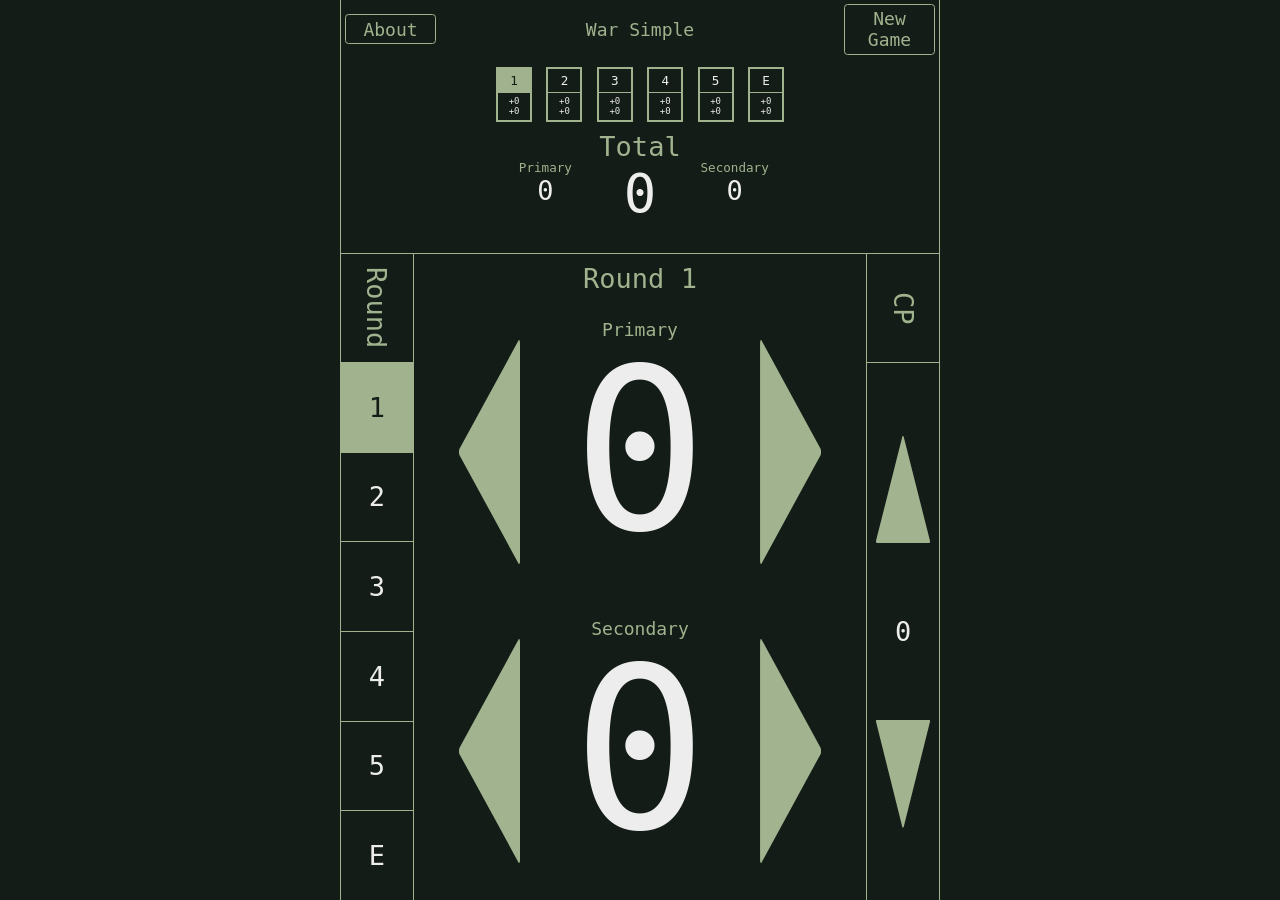
==== docs/index.html @ 3d918905 "Initial deployment. This is primarily for testing purposes at this point. Though other than the icon" ====
<!DOCTYPE html>
<html lang="en">
    <head>
        <title>War Simple</title>

        <meta name="viewport" content="width=device-width, initial-scale=1.0">
        <meta name="apple-mobile-web-app-title" content="War Simple">
        <meta name="description" content="A simple score tracker for Warhammer 40k 11th Edition.">

		<meta property="og:title" content="War Simple">
		<meta property="og:description" content="A simple score tracker for Warhammer 40k 11th Edition.">
		<meta property="og:url" content="https://an-individual.github.io/warsimple">
		<meta property="og:image" content="https://an-individual.github.io/warsimple/images/socialcard.png">
		<meta name="twitter:card" content="summary">

        <link rel="icon" type="image/svg+xml" href="images/icon.svg" sizes="any">
        <link rel="stylesheet" href="styles.css">
        <link rel="manifest" href="manifest.json">
        <script src="warsimple.js"></script>
    </head>
    <body>
        <div class="body-block">
            <div class="container-block" id="top-menu">
                <div class="menu-button" id="button-about">About</div>
                <div class="menu-title">War Simple</div>
                <div class="menu-button" id="button-newgame">New Game</div>
            </div>
            <div class="container-block" id="score-overall">
                <div id="score-perround">
                    <div class="score-perround-box" id="score-box-one">
                        <div class="score-perround-title round-selected" id="title-round-one">1</div>
                        <div class="score-perround-value" id="score-round-one">
                            <div class="score-preround-primary">+0</div>
                            <div class="score-preround-secondary">+0</div>
                        </div>
                    </div>
                    <div class="score-perround-box" id="score-box-two">
                        <div class="score-perround-title" id="title-round-two">2</div>
                        <div class="score-perround-value" id="score-round-two">
                            <div class="score-preround-primary">+0</div>
                            <div class="score-preround-secondary">+0</div>
                        </div>
                    </div>
                    <div class="score-perround-box" id="score-box-three">
                        <div class="score-perround-title" id="title-round-three">3</div>
                        <div class="score-perround-value" id="score-round-three">
                            <div class="score-preround-primary">+0</div>
                            <div class="score-preround-secondary">+0</div>
                        </div>
                    </div>
                    <div class="score-perround-box" id="score-box-four">
                        <div class="score-perround-title" id="title-round-four">4</div>
                        <div class="score-perround-value" id="score-round-four">
                            <div class="score-preround-primary">+0</div>
                            <div class="score-preround-secondary">+0</div>
                        </div>
                    </div>
                    <div class="score-perround-box" id="score-box-five">
                        <div class="score-perround-title" id="title-round-five">5</div>
                        <div class="score-perround-value" id="score-round-five">
                            <div class="score-preround-primary">+0</div>
                            <div class="score-preround-secondary">+0</div>
                        </div>
                    </div>
                    <div class="score-perround-box" id="score-box-end">
                        <div class="score-perround-title" id="title-round-end">E</div>
                        <div class="score-perround-value" id="score-round-end">
                            <div class="score-preround-primary">+0</div>
                            <div class="score-preround-secondary">+0</div>
                        </div>
                    </div>
                </div>
                <div id="score-totals-box">
                    <div class="total-box total-side-box">
                        <div class="total-side-box-title">Primary</div>
                        <div class="total-side-box-value" id="score-total-primary">0</div>
                        <div class="total-side-box-maximum" id="score-total-primary-maximum">
                            <div>Maximum</div>
                        </div>
                    </div>
                    <div class="total-box total-main-box">
                        <div class="total-main-box-title">Total</div>
                        <div class="total-main-box-value" id="score-total-value">0</div>
                        <div class="total-main-box-maximum" id="score-total-maximum">
                            <div>Maximum</div>
                        </div>
                    </div>
                    <div class="total-box total-side-box">
                        <div class="total-side-box-title">Secondary</div>
                        <div class="total-side-box-value" id="score-total-secondary">0</div>
                        <div class="total-side-box-maximum" id="score-total-secondary-maximum">
                            <div>Maximum</div>
                        </div>
                    </div>
                </div>
            </div>
            <div class="container-block round-score-box">
                <div class="round-score-sidebox">
                    <div class="side-box-title">Round</div>
                    <div class="round-selector-button round-selected" id="button-select-round-one">1</div>
                    <div class="round-selector-button" id="button-select-round-two">2</div>
                    <div class="round-selector-button" id="button-select-round-three">3</div>
                    <div class="round-selector-button" id="button-select-round-four">4</div>
                    <div class="round-selector-button" id="button-select-round-five">5</div>
                    <div class="round-selector-button" id="button-select-round-end">E</div>
                </div>
                <div class="round-score-mainbox">
                    <div id="round-title">Round 1</div>
                    <div class="round-score-type-box">
                        <div class="round-score-title">Primary</div>
                        <div class="round-score-adjuster-box" id="round-score-adjuster-box-primary">
                            <div class="round-score-decrement-button" id="button-primarydown">
                                <img src="images/arrow.svg">
                            </div>
                            <div class="round-score-adjuster-current">
                                <div id="current-primary-value">0</div>
                            </div>
                            <div class="round-score-increment-button" id="button-primaryup">
                                <img src="images/arrow.svg">
                            </div>
                        </div>
                        <div class="round-score-maximum" id="round-score-maximum-primary">
                            <div>Maximum</div>
                        </div>
                    </div>
                    <div class="round-score-type-box">
                        <div class="round-score-title">Secondary</div>
                        <div class="round-score-adjuster-box" id="round-score-adjuster-box-secondary">
                            <div class="round-score-decrement-button" id="button-secondarydown">
                                <img src="images/arrow.svg">
                            </div>
                            <div class="round-score-adjuster-current">
                                <div id="current-secondary-value">0</div>
                            </div>
                            <div class="round-score-increment-button" id="button-secondaryup">
                                <img src="images/arrow.svg">
                            </div>
                        </div>
                        <div class="round-score-maximum" id="round-score-maximum-secondary">
                            <div>Maximum</div>
                        </div>
                    </div>
                </div>
                <div class="round-score-sidebox">
                    <div class="side-box-title">CP</div>
                    <div id="cp-controller">
                        <div id="button-cp-up">
                            <img src="images/arrow-vert.svg">
                        </div>
                        <div id="cp-value">0</div>
                        <div id="button-cp-down">
                            <img src="images/arrow-vert.svg">
                        </div>
                    </div>
                </div>
            </div>
            <div id="modal-overlay"></div>
            <div class="modal-menu" id="new-game-menu">
                <div class="modal-centering">
                    <div class="modal-box">
                        <div class="modal-title">New Game</div>
                        <div class="new-game-question">Are you sure?</div>
                        <div class="button-ng" id="button-ng-yes">Yes</div>
                        <div class="button-ng" id="button-ng-no">No</div>
                    </div>
                </div>
            </div>
            <div class="modal-menu" id="about-menu">
                <div class="modal-centering">
                    <div class="modal-box">
                        <div class="modal-title">About</div>
                        <div class="about-paragraph">
                            War Simple is a basic score tracker for Warhammer 40k 11th Edition.
                            It is intended to run as a Progressive Web App (PWA) on a phone.
                            For an app-like experience, and to use it offline, open it on your 
                            phone and add it to your home screen.
                        </div>
                        <div class="about-paragraph">
                            The full code is available on <a href="https://github.com/An-Individual/warsimple" target="_blank" rel="noopener noreferrer">GitHub</a>.
                            Links to the app are available below.
                        </div>
                        <img class="about-qr-code" src="images/qrcode.svg">
                        <div class="button-ng" id="button-about-copy">Copy to Clipboard</div>
                        <div class="button-ng" id="button-about-close">Close</div>
                    </div>
                </div>
            </div>
        </div>
    </body>
</html>
---- docs/styles.css ----
:root {
    --backcol: #131c16;
    --forecol: #a0b38e;
    --forecolfilter: invert(73%) sepia(13%) saturate(538%) hue-rotate(48deg) brightness(94%) contrast(88%);
    --numcol: #ededed;
}

*, *::before, *::after {
    box-sizing: border-box;
    margin: 0;
    padding: 0;
}

html, body {
    height: 100%;
    text-align: center;
    vertical-align: center;
    font-family: monospace;
    font-size: 18px;
    user-select: none;
    background-color: var(--backcol);
    border-color: var(--forecol);
    color: var(--forecol);
}

.body-block {
    max-width: 600px;
    height: 100%;
    margin: 0 auto;
    display: flex;
    flex-direction: column;
    flex-wrap: nowrap;
    justify-content: space-between;
    align-items: stretch;
    border-style: solid;
    border-width: 0 1px;
}

@media screen and (max-width: 600px) {
    .body-block {
        border-width: 0px;
    }
}

.score-perround-title, 
.score-perround-value,
.total-side-box-value,
.total-main-box-value,
.round-selector-button,
.round-score-adjuster-current,
#cp-value {
    color: var(--numcol);
    border-color: var(--forecol);
}

a, a:hover {
    color: var(--numcol);
}

.container-block {
    clear: both;
}

#top-menu {
    display: flex;
    flex-direction: row;
    flex-wrap: nowrap;
    justify-content: space-between;
    align-items: center;
}

.menu-button {
    border-style: solid;
    border-width: 1px;
    border-radius: 0.2rem;
    padding: 0.2rem;
    margin: 0.2rem;
    cursor: pointer;
    width: 5.1rem;
}

#score-overall {
    border-style: solid;
    border-width: 0 0 1px 0;
}

#score-perround {
    display: flex;
    flex-direction: row;
    flex-wrap: nowrap;
    justify-content: center;
    align-items: stretch;
    margin-top: 0.5rem;
    margin-bottom: 0.5rem;
}

.score-perround-box {
    border-style: solid;
    border-width: 2px;
    margin: 0 0.4rem;
    width: 2rem;
    cursor: pointer;
}

.score-perround-title {
    padding: 0.2rem;
    border-style: solid;
    border-width: 0 0 1px 0;
    font-size: 0.7rem;
}

.score-perround-value {
    padding: 0.2rem;
    font-size: 0.5rem;
}

.round-selected {
    background-color: var(--forecol);
    color: var(--backcol);
}

#score-totals-box {
    display: flex;
    flex-direction: row;
    flex-wrap: nowrap;
    justify-content: center;
    align-items: center;
    margin-bottom: 0.4rem;
}

.total-side-box {
    width: 4rem;
}

.total-side-box .total-side-box-title {
    font-size: 0.7rem;
}

.total-side-box .total-side-box-value {
    font-size: 1.5rem;
}

.total-side-box .total-side-box-maximum {
    font-size: 0.5rem;
}

.total-main-box {
    margin: 0 1rem;
}

.total-main-box .total-main-box-title {
    font-size: 1.5rem;
}

.total-main-box .total-main-box-value {
    font-size: 3rem;
}

.total-main-box .total-main-box-maximum {
    font-size: 1rem;
}

.total-side-box-maximum div, .total-main-box-maximum div, .round-score-maximum div {
    background-color: var(--forecol);
    color: var(--backcol);
}

.total-side-box-maximum, .total-main-box-maximum, .round-score-maximum {
    display: flex;
    justify-content: center;
    align-items: center;
}

.total-main-box-maximum div, .round-score-maximum div {
    padding: 0 0.15rem;
}

.total-side-box-maximum div {
    padding: 0 0.1rem;
}

.round-score-box {
    display: flex;
    flex-direction: row;
    flex-wrap: nowrap;
    justify-content: space-between;
    align-items: stretch;
    flex-grow: 1;
}

.round-score-sidebox {
    display: flex;
    flex-direction: column;
    flex-wrap: nowrap;
    justify-content: flex-start;
    align-items: stretch;
    width: 12%;
    font-size: 1.5rem;
}

.round-score-mainbox {
    flex-grow: 1;
    display: flex;
    flex-direction: column;
    flex-wrap: nowrap;
    justify-content: center;
    align-items: stretch;
    border-style: solid;
    border-width: 0 1px;
}

#round-title {
    font-size: 1.5rem;
    margin: 0.5rem 0;
}

.round-score-type-box {
    flex-grow: 1;
    display: flex;
    flex-direction: column;
    flex-wrap: nowrap;
    justify-content: center;
    align-items: stretch;
}

.side-box-title {
    writing-mode: vertical-lr;
    display: flex;
    justify-content: center;
    align-items: center;
    height: 6rem;
}

.round-selector-button {
    flex-grow: 1;
    border-style: solid;
    border-width: 1px 0 0 0;
    display: flex;
    justify-content: center;
    align-items: center;
    cursor: pointer;
}

.round-score-type-box {
    display: flex;
    flex-direction: column;
    flex-wrap: nowrap;
    justify-content: center;
    align-items: stretch;
}

.round-score-adjuster-box {
    display: flex;
    flex-direction: row;
    flex-wrap: nowrap;
    justify-content: center;
    align-items: stretch;
    cursor: pointer;
    margin: 0 5%;
}

.round-score-adjuster-current {
    display: flex;
    justify-content: center;
    align-items: center;
    container-type: inline-size;
    resize: both;
    width: 50%;
    margin: 0 1rem;
}

.round-score-adjuster-current div {
    font-size: 110cqw;
    line-height: 1;
    display: inline-flex;
}

.round-score-decrement-button,
.round-score-increment-button {
    width: 15%
}

.round-score-decrement-button img {
    filter: var(--forecolfilter);
    width: 100%;
    height: 100%;
}

.round-score-increment-button img {
    -webkit-transform: scaleX(-1);
    transform: scaleX(-1);
    filter: var(--forecolfilter);
    width: 100%;
    height: 100%;
}

#cp-controller {
    border-style: solid;
    border-width: 1px 0 0 0;
    flex-grow: 1;
    display: flex;
    flex-direction: column;
    flex-wrap: nowrap;
    justify-content: space-evenly;
    align-items: center;
    cursor: pointer;
}

#button-cp-up, #button-cp-down {
    aspect-ratio: 0.5;
    width: 75%
}

#button-cp-up img {
    filter: var(--forecolfilter);
    width: 100%;
    height: 100%;
}

#button-cp-down img {
    filter: var(--forecolfilter);
    -webkit-transform: scaleY(-1);
    transform: scaleY(-1);
    width: 100%;
    height: 100%;
}

#modal-overlay {
    display: none;
    position: fixed;
    z-index: 100;
    left: 0;
    top: 0;
    width: 100%;
    height: 100%;
    opacity: 0.5;
    background-color: var(--backcol);
}

#new-game-menu, #about-menu {
    display: none;
}

.modal-menu {
    position: fixed;
    z-index: 100;
    left: 0;
    top: 0;
    width: 100%;
    height: 100%;
}

.modal-centering {
    max-width: 600px;
    height: 100%;
    margin: 0 auto;
    display: flex;
    flex-direction: column;
    justify-content: center;
    align-items: stretch;
}

.modal-box {
    border-style: solid;
    border-width: 2px;
    border-color: var(--forecol);
    background-color: var(--backcol);
    margin: 0 10%;
    container-type: inline-size;
    padding: 0.5rem;
}

.modal-title {
    font-size: 15cqw;
}

.new-game-question {
    font-size: 7cqw;
}

.button-ng {
    border-style: solid;
    border-width: 1px;
    border-radius: 5cqw;
    font-size: 10cqw;
    margin: 1rem 0.5rem 0.5rem 0.5rem;
    padding: 0.2rem;
    color: var(--numcol);
    border-color: var(--forecol);
    cursor: pointer;
}

.about-qr-code {
    width: 70%;
}

.about-paragraph {
    font-size: 0.7rem;
    margin-bottom: 0.5rem;
}
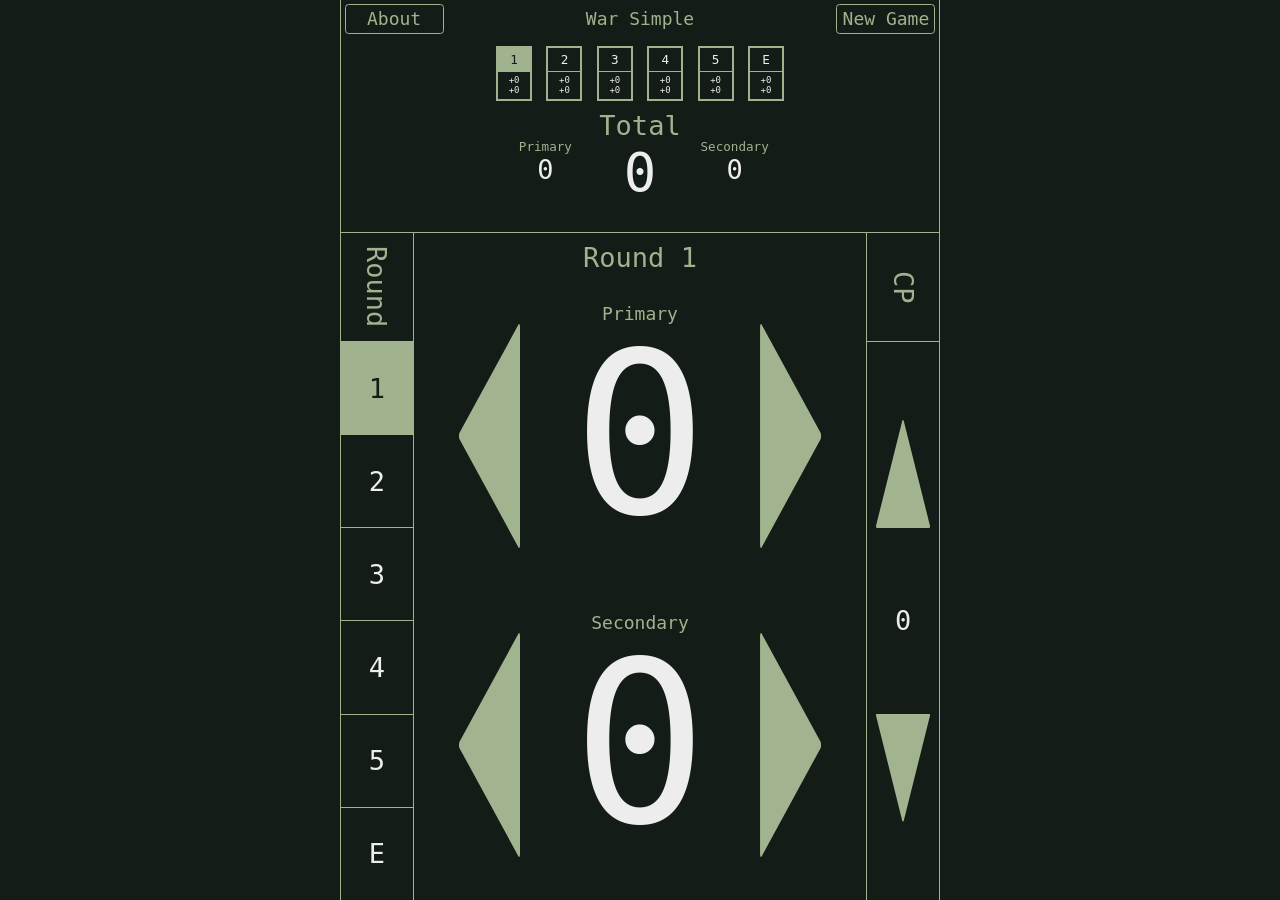
==== commit f2bdb25d: "Deployed minor interaction tweaks." ====
--- a/docs/index.html
+++ b/docs/index.html
@@ -3,7 +3,7 @@
     <head>
         <title>War Simple</title>
 
-        <meta name="viewport" content="width=device-width, initial-scale=1.0">
+        <meta name="viewport" content="width=device-width, initial-scale=1.0, viewport-fit:contain">
         <meta name="apple-mobile-web-app-title" content="War Simple">
         <meta name="description" content="A simple score tracker for Warhammer 40k 11th Edition.">
 
@@ -19,6 +19,7 @@
         <script src="warsimple.js"></script>
     </head>
     <body>
+        <div class="pwa-status-bar-surface" aria-hidden="true"></div>
         <div class="body-block">
             <div class="container-block" id="top-menu">
                 <div class="menu-button" id="button-about">About</div>
@@ -110,13 +111,13 @@
                         <div class="round-score-title">Primary</div>
                         <div class="round-score-adjuster-box" id="round-score-adjuster-box-primary">
                             <div class="round-score-decrement-button" id="button-primarydown">
-                                <img src="images/arrow.svg">
+                                <img src="images/arrow.svg" draggable="false">
                             </div>
                             <div class="round-score-adjuster-current">
                                 <div id="current-primary-value">0</div>
                             </div>
                             <div class="round-score-increment-button" id="button-primaryup">
-                                <img src="images/arrow.svg">
+                                <img src="images/arrow.svg" draggable="false">
                             </div>
                         </div>
                         <div class="round-score-maximum" id="round-score-maximum-primary">
@@ -127,13 +128,13 @@
                         <div class="round-score-title">Secondary</div>
                         <div class="round-score-adjuster-box" id="round-score-adjuster-box-secondary">
                             <div class="round-score-decrement-button" id="button-secondarydown">
-                                <img src="images/arrow.svg">
+                                <img src="images/arrow.svg" draggable="false">
                             </div>
                             <div class="round-score-adjuster-current">
                                 <div id="current-secondary-value">0</div>
                             </div>
                             <div class="round-score-increment-button" id="button-secondaryup">
-                                <img src="images/arrow.svg">
+                                <img src="images/arrow.svg" draggable="false">
                             </div>
                         </div>
                         <div class="round-score-maximum" id="round-score-maximum-secondary">
@@ -145,11 +146,11 @@
                     <div class="side-box-title">CP</div>
                     <div id="cp-controller">
                         <div id="button-cp-up">
-                            <img src="images/arrow-vert.svg">
+                            <img src="images/arrow-vert.svg" draggable="false">
                         </div>
                         <div id="cp-value">0</div>
                         <div id="button-cp-down">
-                            <img src="images/arrow-vert.svg">
+                            <img src="images/arrow-vert.svg" draggable="false">
                         </div>
                     </div>
                 </div>
--- a/docs/styles.css
+++ b/docs/styles.css
@@ -9,6 +9,10 @@
     box-sizing: border-box;
     margin: 0;
     padding: 0;
+    user-select: none;
+    -webkit-touch-callout: none;
+    -webkit-user-select: none;
+    touch-action: pinch-zoom;
 }
 
 html, body {
@@ -17,10 +21,32 @@
     vertical-align: center;
     font-family: monospace;
     font-size: 18px;
-    user-select: none;
     background-color: var(--backcol);
     border-color: var(--forecol);
     color: var(--forecol);
+}
+
+/*
+This is a duplicate of a fix for iOS PWA blurring of the top
+bar copied from https://github.com/HKUDS/nanobot/pull/5942. I
+bumped into it in a few places, but this is the one that
+provided the clearest explanation of what it does and why.
+*/
+.pwa-status-bar-surface { display: none; }
+@supports (-webkit-touch-callout: none) and (background-clip: text) {
+    @media (display-mode: standalone) {
+        .pwa-status-bar-surface {
+            display: block;
+            position: fixed;
+            inset: 0 0 auto;
+            height: 11px; /* Must exceed WebKit's 10px thin-border threshold. */
+            z-index: 100;
+            pointer-events: none;
+            background-color: inherit;
+            -webkit-background-clip: text;
+            background-clip: text; /* Empty text paints nothing over the controls. */
+        }
+    }
 }
 
 .body-block {
@@ -76,7 +102,7 @@
     padding: 0.2rem;
     margin: 0.2rem;
     cursor: pointer;
-    width: 5.1rem;
+    width: 5.5rem;
 }
 
 #score-overall {
